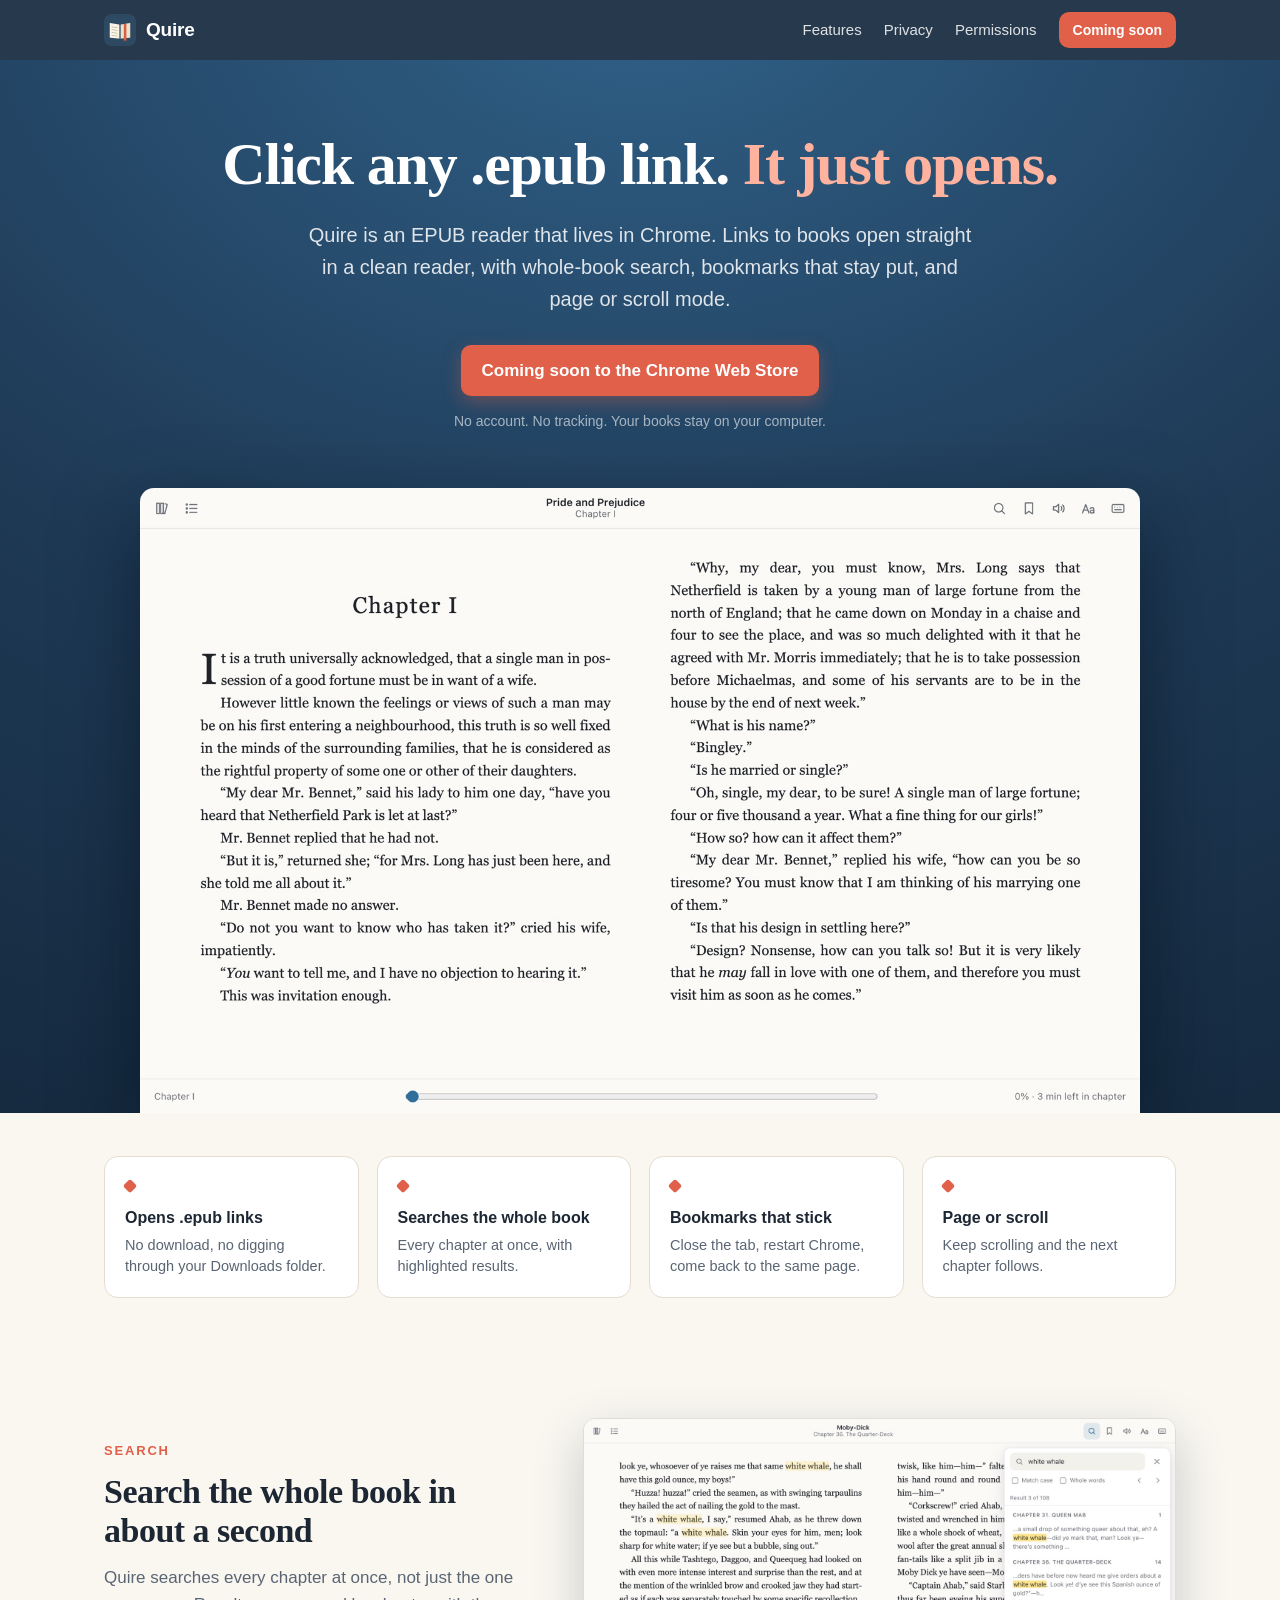
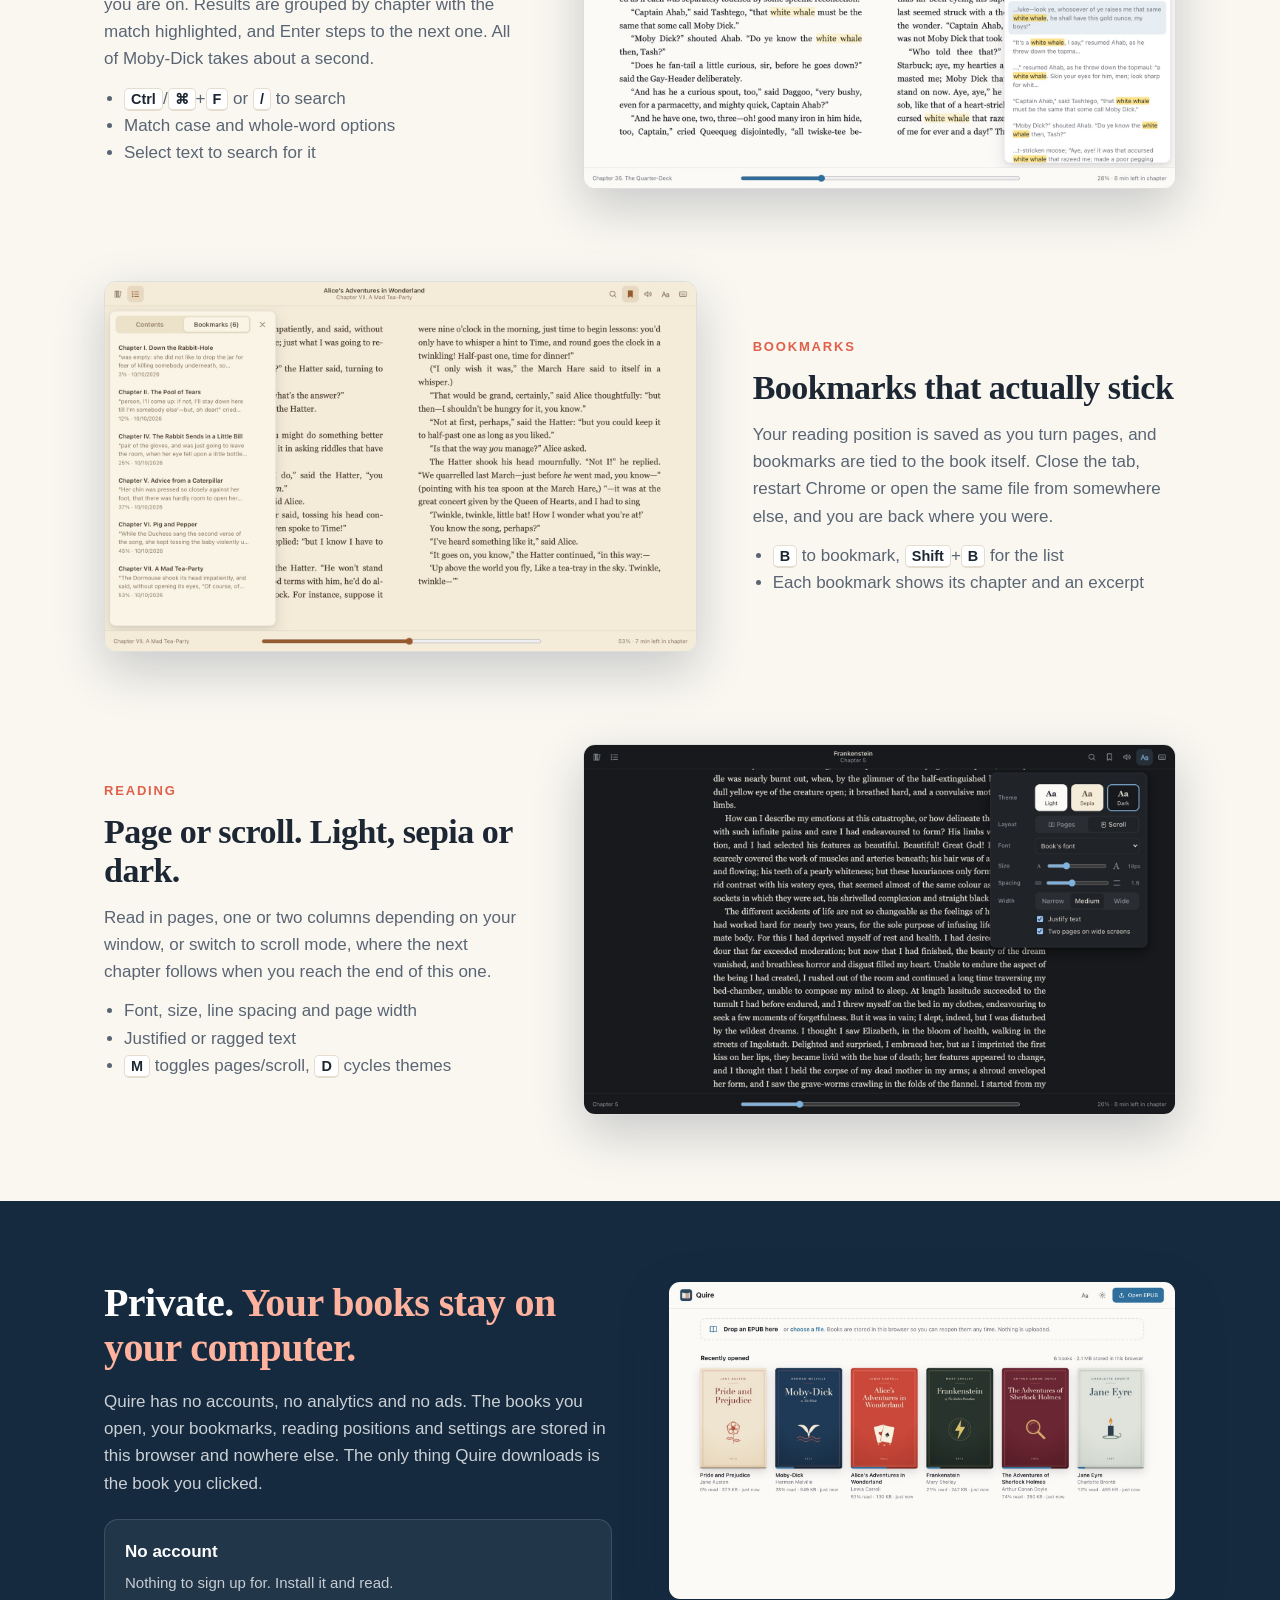
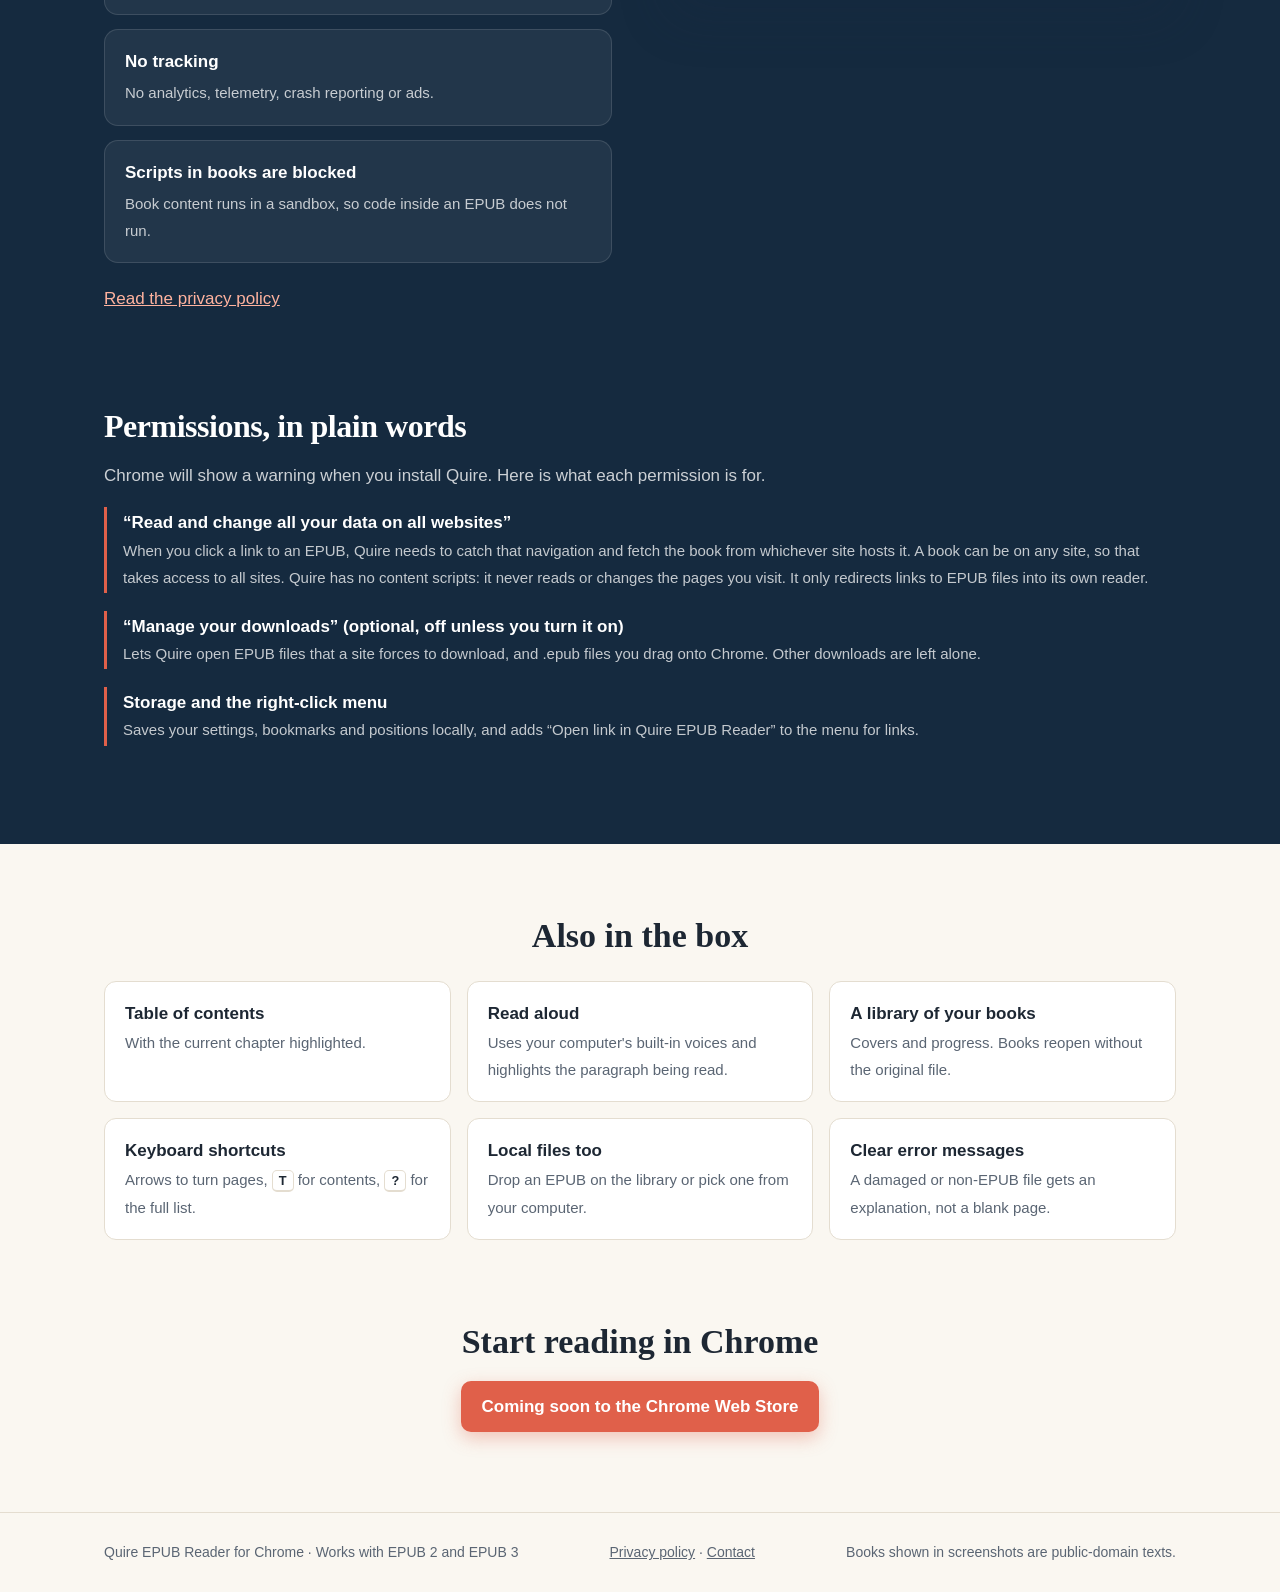
==== index.html @ 02f18243 "Quire landing page and privacy policy Co-Authored-By: Claude Opus 5.5 <noreply@anthropic.com> Claude" ====
<!doctype html>
<!-- Quire landing page. Static, no trackers, no external fonts or CDNs.
     Images in img/ are produced by store/build.mjs (store/site.mjs) from the same captures as the store screenshots.
     When the store listing is live: point the "#get" buttons at its URL. -->
<html lang="en">
<head>
<meta charset="utf-8">
<meta name="viewport" content="width=device-width,initial-scale=1">
<title>Quire – EPUB Reader for Chrome</title>
<meta name="description" content="Open .epub links straight in Chrome. Search the whole book, bookmarks that stick, page or scroll mode, light, sepia and dark themes. Private: no tracking.">
<meta property="og:title" content="Quire – EPUB Reader for Chrome">
<meta property="og:description" content="Click an .epub link and start reading. Whole-book search, bookmarks that stick, page or scroll. No tracking.">
<meta property="og:image" content="https://dzoba.github.io/quire-epub-reader/img/marquee-1400x560.png">
<meta property="og:type" content="website">
<meta name="twitter:card" content="summary_large_image">
<link rel="icon" href="img/icon32.png">
<link rel="stylesheet" href="style.css">
</head>
<body>

<header class="top"><div class="wrap">
  <a class="brand" href="#"><img src="img/icon128.png" alt="" width="32" height="32">Quire</a>
  <nav><a href="#features">Features</a><a href="#privacy">Privacy</a><a href="#permissions">Permissions</a>
    <a class="btn small" href="#get">Coming soon</a></nav>
</div></header>

<section class="hero">
  <div class="wrap">
    <h1>Click any .epub link. <em>It just opens.</em></h1>
    <p class="lede">Quire is an EPUB reader that lives in Chrome. Links to books open straight in a clean reader,
      with whole-book search, bookmarks that stay put, and page or scroll mode.</p>
    <a class="btn" href="#get">Coming soon to the Chrome Web Store</a>
    <div class="note">No account. No tracking. Your books stay on your computer.</div>
  </div>
  <img class="shot" src="img/light-spread.jpg" width="1600" height="1000"
    alt="Pride and Prejudice open in Quire as a two-page spread, after clicking a link to pride-and-prejudice.epub">
</section>

<div class="fixes">
  <div class="fix"><i></i><b>Opens .epub links</b><span>No download, no digging through your Downloads folder.</span></div>
  <div class="fix"><i></i><b>Searches the whole book</b><span>Every chapter at once, with highlighted results.</span></div>
  <div class="fix"><i></i><b>Bookmarks that stick</b><span>Close the tab, restart Chrome, come back to the same page.</span></div>
  <div class="fix"><i></i><b>Page or scroll</b><span>Keep scrolling and the next chapter follows.</span></div>
</div>

<section class="features" id="features"><div class="wrap">
  <div class="row">
    <div class="copy">
      <div class="eyebrow">Search</div>
      <h2>Search the whole book in about a second</h2>
      <p>Quire searches every chapter at once, not just the one you are on. Results are grouped by chapter with the match
        highlighted, and Enter steps to the next one. All of Moby-Dick takes about a second.</p>
      <ul><li><kbd>Ctrl</kbd>/<kbd>⌘</kbd>+<kbd>F</kbd> or <kbd>/</kbd> to search</li><li>Match case and whole-word options</li><li>Select text to search for it</li></ul>
    </div>
    <img src="img/search.jpg" width="1600" height="1000" loading="lazy"
      alt="Searching Moby-Dick for “white whale”: 108 results grouped by chapter, highlighted on the page">
  </div>
  <div class="row">
    <div class="copy">
      <div class="eyebrow">Bookmarks</div>
      <h2>Bookmarks that actually stick</h2>
      <p>Your reading position is saved as you turn pages, and bookmarks are tied to the book itself. Close the tab,
        restart Chrome or open the same file from somewhere else, and you are back where you were.</p>
      <ul><li><kbd>B</kbd> to bookmark, <kbd>Shift</kbd>+<kbd>B</kbd> for the list</li><li>Each bookmark shows its chapter and an excerpt</li></ul>
    </div>
    <img src="img/bookmarks-sepia.jpg" width="1600" height="1000" loading="lazy"
      alt="Alice's Adventures in Wonderland in the sepia theme with a list of six bookmarks">
  </div>
  <div class="row">
    <div class="copy">
      <div class="eyebrow">Reading</div>
      <h2>Page or scroll. Light, sepia or dark.</h2>
      <p>Read in pages, one or two columns depending on your window, or switch to scroll mode, where the next chapter
        follows when you reach the end of this one.</p>
      <ul><li>Font, size, line spacing and page width</li><li>Justified or ragged text</li><li><kbd>M</kbd> toggles pages/scroll, <kbd>D</kbd> cycles themes</li></ul>
    </div>
    <img src="img/dark-scroll-settings.jpg" width="1600" height="1000" loading="lazy"
      alt="Frankenstein in the dark theme and scroll mode with the appearance panel open">
  </div>
</div></section>

<section class="dark" id="privacy"><div class="wrap cols">
  <div>
    <h2>Private. <em>Your books stay on your computer.</em></h2>
    <p>Quire has no accounts, no analytics and no ads. The books you open, your bookmarks, reading positions and settings
      are stored in this browser and nowhere else. The only thing Quire downloads is the book you clicked.</p>
    <div class="cards">
      <div class="card"><b>No account</b><span>Nothing to sign up for. Install it and read.</span></div>
      <div class="card"><b>No tracking</b><span>No analytics, telemetry, crash reporting or ads.</span></div>
      <div class="card"><b>Scripts in books are blocked</b><span>Book content runs in a sandbox, so code inside an EPUB does not run.</span></div>
    </div>
    <p style="margin-top:22px"><a href="privacy.html">Read the privacy policy</a></p>
  </div>
  <img src="img/library.jpg" width="1600" height="1000" loading="lazy" class="framed"
    alt="The Quire library with six books, their covers and reading progress, stored in this browser">
</div></section>

<section class="dark" id="permissions" style="padding-top:0"><div class="wrap">
  <h2 style="font-size:32px">Permissions, in plain words</h2>
  <p>Chrome will show a warning when you install Quire. Here is what each permission is for.</p>
  <div class="perm"><b><q>Read and change all your data on all websites</q></b>
    <span>When you click a link to an EPUB, Quire needs to catch that navigation and fetch the book from whichever site
      hosts it. A book can be on any site, so that takes access to all sites. Quire has no content scripts: it never reads or
      changes the pages you visit. It only redirects links to EPUB files into its own reader.</span></div>
  <div class="perm"><b><q>Manage your downloads</q> (optional, off unless you turn it on)</b>
    <span>Lets Quire open EPUB files that a site forces to download, and .epub files you drag onto Chrome. Other
      downloads are left alone.</span></div>
  <div class="perm"><b>Storage and the right-click menu</b>
    <span>Saves your settings, bookmarks and positions locally, and adds “Open link in Quire EPUB Reader” to the
      menu for links.</span></div>
</div></section>

<section class="more"><div class="wrap">
  <h2>Also in the box</h2>
  <div class="grid">
    <div><b>Table of contents</b><span>With the current chapter highlighted.</span></div>
    <div><b>Read aloud</b><span>Uses your computer's built-in voices and highlights the paragraph being read.</span></div>
    <div><b>A library of your books</b><span>Covers and progress. Books reopen without the original file.</span></div>
    <div><b>Keyboard shortcuts</b><span>Arrows to turn pages, <kbd>T</kbd> for contents, <kbd>?</kbd> for the full list.</span></div>
    <div><b>Local files too</b><span>Drop an EPUB on the library or pick one from your computer.</span></div>
    <div><b>Clear error messages</b><span>A damaged or non-EPUB file gets an explanation, not a blank page.</span></div>
  </div>
</div></section>

<section class="cta"><div class="wrap">
  <h2>Start reading in Chrome</h2>
  <a class="btn" href="#get">Coming soon to the Chrome Web Store</a>
</div></section>

<footer class="foot"><div class="wrap">
  <span>Quire EPUB Reader for Chrome · Works with EPUB 2 and EPUB 3</span>
  <span><a href="privacy.html">Privacy policy</a> · <a href="https://github.com/dzoba/quire-epub-reader/issues">Contact</a></span>
  <span>Books shown in screenshots are public-domain texts.</span>
</div></footer>

</body>
</html>
---- style.css ----
/* Quire landing page. System fonts only; no external requests. */
:root{
  --navy:#1f3a56;--navy-deep:#152a3f;--blue:#2f6a8f;--ribbon:#e0604a;--peach:#ffb39f;
  --paper:#faf7f1;--cream:#f3ecdf;--ink:#1d2733;--muted:#5a6573;--line:#e4ddd0;
  --serif:ui-serif,"New York","Iowan Old Style",Georgia,serif;
  --sans:-apple-system,BlinkMacSystemFont,"Segoe UI",Roboto,"Helvetica Neue",Arial,sans-serif;
}
*{box-sizing:border-box}
html{scroll-behavior:smooth}
body{margin:0;background:var(--paper);color:var(--ink);font:17px/1.6 var(--sans);-webkit-font-smoothing:antialiased}
img{max-width:100%;height:auto;display:block}
a{color:var(--blue)}
.wrap{max-width:1120px;margin:0 auto;padding:0 24px}

/* top bar */
.top{position:sticky;top:0;z-index:5;background:rgba(21,42,63,.92);backdrop-filter:blur(10px);color:#fff}
.top .wrap{display:flex;align-items:center;justify-content:space-between;height:60px}
.brand{display:flex;align-items:center;gap:10px;color:#fff;text-decoration:none;font-weight:700;font-size:19px;letter-spacing:-.01em}
.brand img{border-radius:22%}
.top nav{display:flex;gap:22px;align-items:center}
.top nav a{color:rgba(255,255,255,.85);text-decoration:none;font-size:15px}
.top nav a:hover{color:#fff}
.btn{display:inline-flex;align-items:center;gap:10px;background:var(--ribbon);color:#fff !important;text-decoration:none;
  font-weight:600;border-radius:10px;padding:12px 20px;box-shadow:0 6px 18px rgba(224,96,74,.35)}
.btn:hover{background:#d0503b}
.btn.small{padding:7px 14px;font-size:14px;box-shadow:none}

/* hero */
.hero{background:radial-gradient(130% 120% at 50% -10%,#30628a 0%,var(--navy) 55%,var(--navy-deep) 100%);color:#fff;
  padding:72px 0 0;overflow:hidden;text-align:center}
.hero h1{font:600 clamp(34px,5.2vw,60px)/1.08 var(--serif);letter-spacing:-.02em;margin:0 auto;max-width:1040px}
.hero h1 em{font-style:normal;color:var(--peach)}
.hero p.lede{font-size:20px;color:rgba(255,255,255,.85);max-width:680px;margin:22px auto 30px}
.hero .note{font-size:14px;color:rgba(255,255,255,.6);margin-top:14px}
.hero .shot{margin:56px auto 0;width:calc(100% - 48px);max-width:1000px;border-radius:14px 14px 0 0;overflow:hidden;
  box-shadow:0 30px 80px rgba(4,14,26,.55)}

/* fixes strip */
.fixes{display:grid;grid-template-columns:repeat(4,1fr);gap:18px;margin:-1px auto 0;padding:44px 24px;max-width:1120px}
.fix{background:#fff;border:1px solid var(--line);border-radius:14px;padding:20px}
.fix b{display:block;font-size:16px;margin-bottom:4px}
.fix span{color:var(--muted);font-size:14.5px;line-height:1.45;display:block}
.fix i{display:block;width:10px;height:10px;transform:rotate(45deg);background:var(--ribbon);border-radius:2px;margin:4px 0 14px}

/* feature rows */
section.features{padding:30px 0 40px}
.row{display:grid;grid-template-columns:5fr 7fr;gap:56px;align-items:center;padding:46px 0}
.row:nth-child(even){grid-template-columns:7fr 5fr}
.row:nth-child(even) .copy{order:2}
.row h2{font:600 34px/1.15 var(--serif);letter-spacing:-.015em;margin:0 0 14px}
.row p{color:var(--muted);margin:0 0 12px}
.row ul{margin:12px 0 0;padding-left:20px;color:var(--muted)}
.row img,img.framed{border-radius:12px;border:1px solid rgba(21,42,63,.12);box-shadow:0 18px 50px rgba(21,42,63,.22)}
kbd{font:600 .85em/1 var(--sans);background:#fff;border:1px solid var(--line);border-bottom-width:2px;border-radius:5px;padding:2px 6px;color:var(--ink)}
.eyebrow{font-size:13px;font-weight:700;letter-spacing:.14em;text-transform:uppercase;color:var(--ribbon);margin-bottom:10px}

/* privacy + permissions */
.dark{background:var(--navy-deep);color:#fff;padding:80px 0}
.dark h2{font:600 40px/1.12 var(--serif);margin:0 0 16px;letter-spacing:-.015em}
.dark h2 em{font-style:normal;color:var(--peach)}
.dark p{color:rgba(255,255,255,.78)}
.dark a{color:var(--peach)}
.cols{display:grid;grid-template-columns:1fr 1fr;gap:56px;align-items:start}
.cards{display:grid;gap:14px;margin-top:22px}
.card{background:rgba(255,255,255,.06);border:1px solid rgba(255,255,255,.12);border-radius:14px;padding:18px 20px}
.card b{display:block;margin-bottom:4px}
.card span{color:rgba(255,255,255,.75);font-size:15px}
.perm{border-left:3px solid var(--ribbon);padding:2px 0 2px 16px;margin:18px 0}
.perm b{display:block}
.perm span{color:rgba(255,255,255,.75);font-size:15px}
.perm q{font-style:normal;color:#fff}

/* more */
.more{padding:72px 0}
.more h2{font:600 34px/1.15 var(--serif);margin:0 0 26px;text-align:center}
.grid{display:grid;grid-template-columns:repeat(3,1fr);gap:16px}
.grid div{background:#fff;border:1px solid var(--line);border-radius:12px;padding:18px 20px}
.grid b{display:block;margin-bottom:2px}
.grid span{color:var(--muted);font-size:15px}
.cta{text-align:center;padding:10px 0 80px}
.cta h2{font:600 34px/1.15 var(--serif);margin:0 0 20px}

.foot{border-top:1px solid var(--line);padding:28px 0;color:var(--muted);font-size:14px}
.foot .wrap{display:flex;gap:24px;flex-wrap:wrap;justify-content:space-between}
.foot a{color:var(--muted)}

/* privacy page */
.doc .prose{max-width:760px;padding-top:56px;padding-bottom:64px}
.prose h1{font:600 40px/1.15 var(--serif);margin:0 0 8px}
.prose p:first-of-type{color:var(--muted)}
.prose li{margin:10px 0}

@media (max-width:900px){
  .fixes{grid-template-columns:1fr 1fr}
  .row,.row:nth-child(even),.cols{grid-template-columns:1fr;gap:26px}
  .row:nth-child(even) .copy{order:0}
  .grid{grid-template-columns:1fr}
  .top nav a:not(.btn){display:none}
}
@media (max-width:520px){.fixes{grid-template-columns:1fr}}
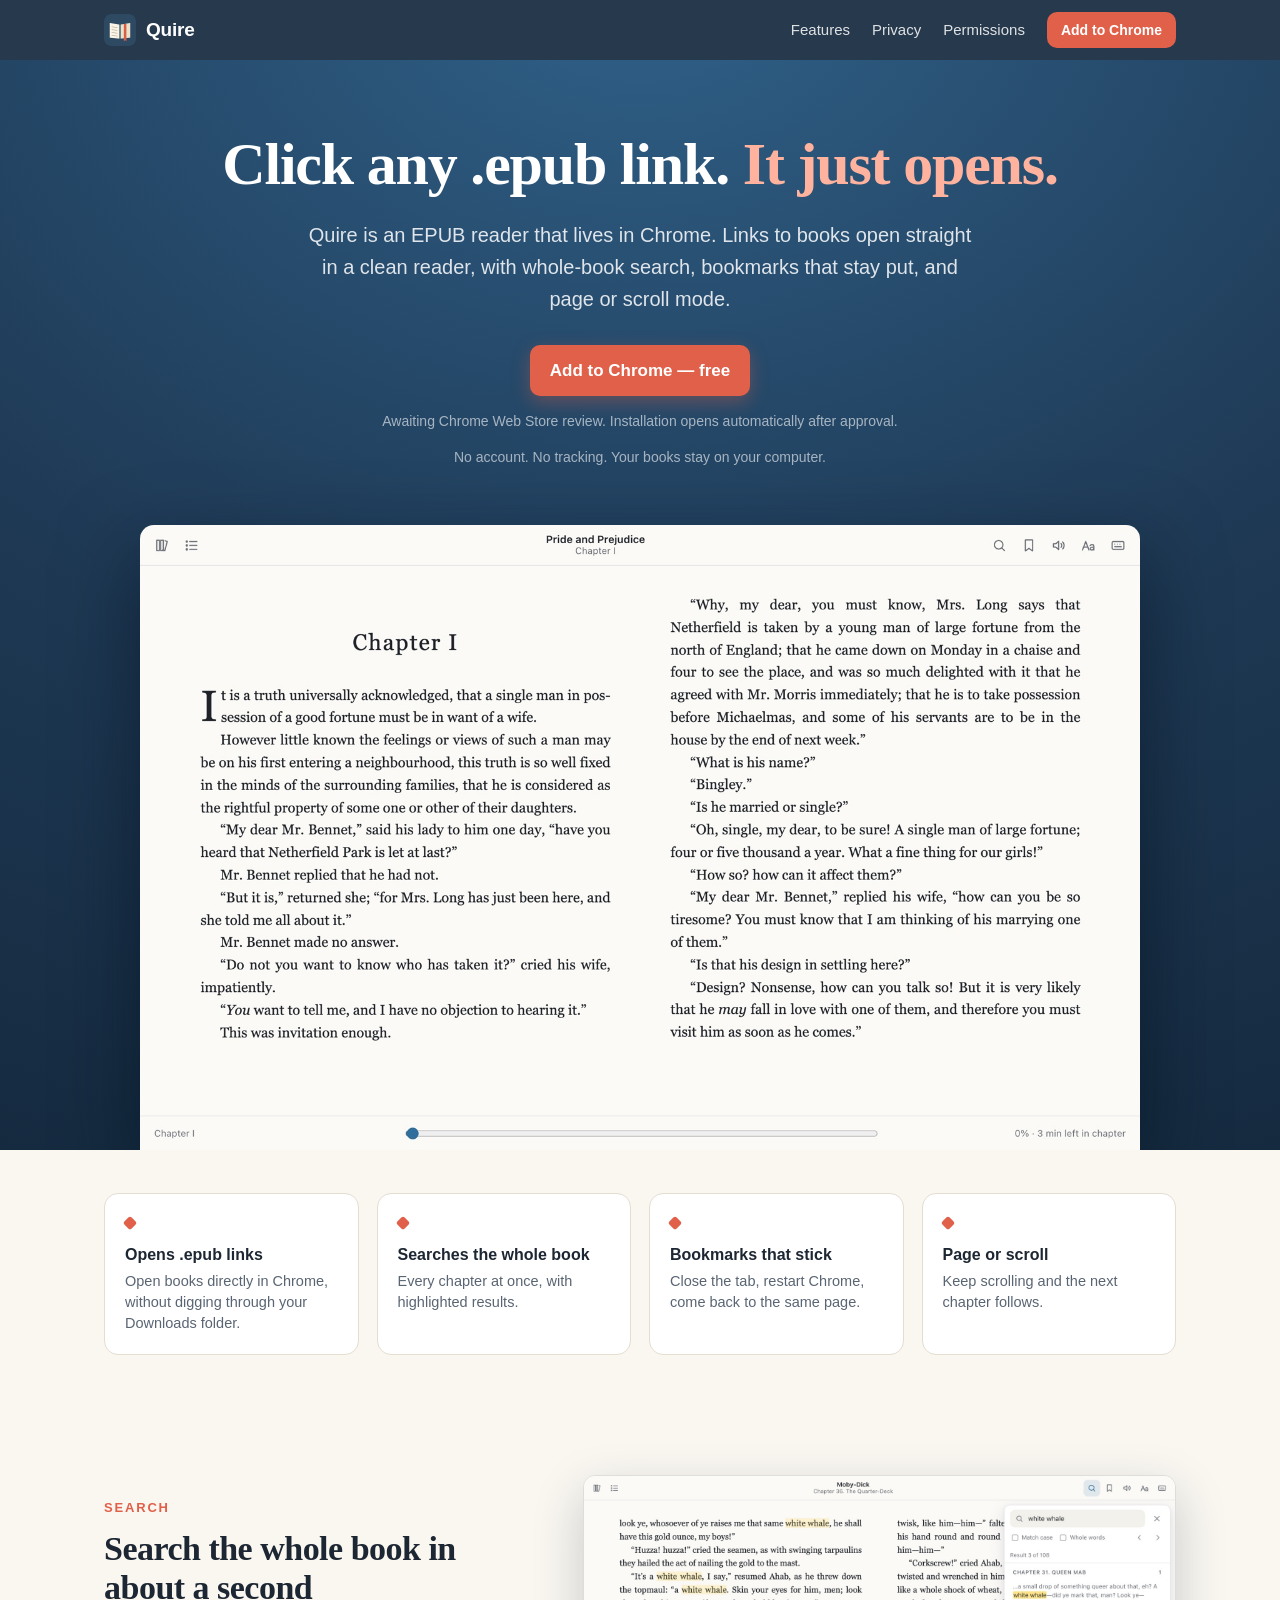
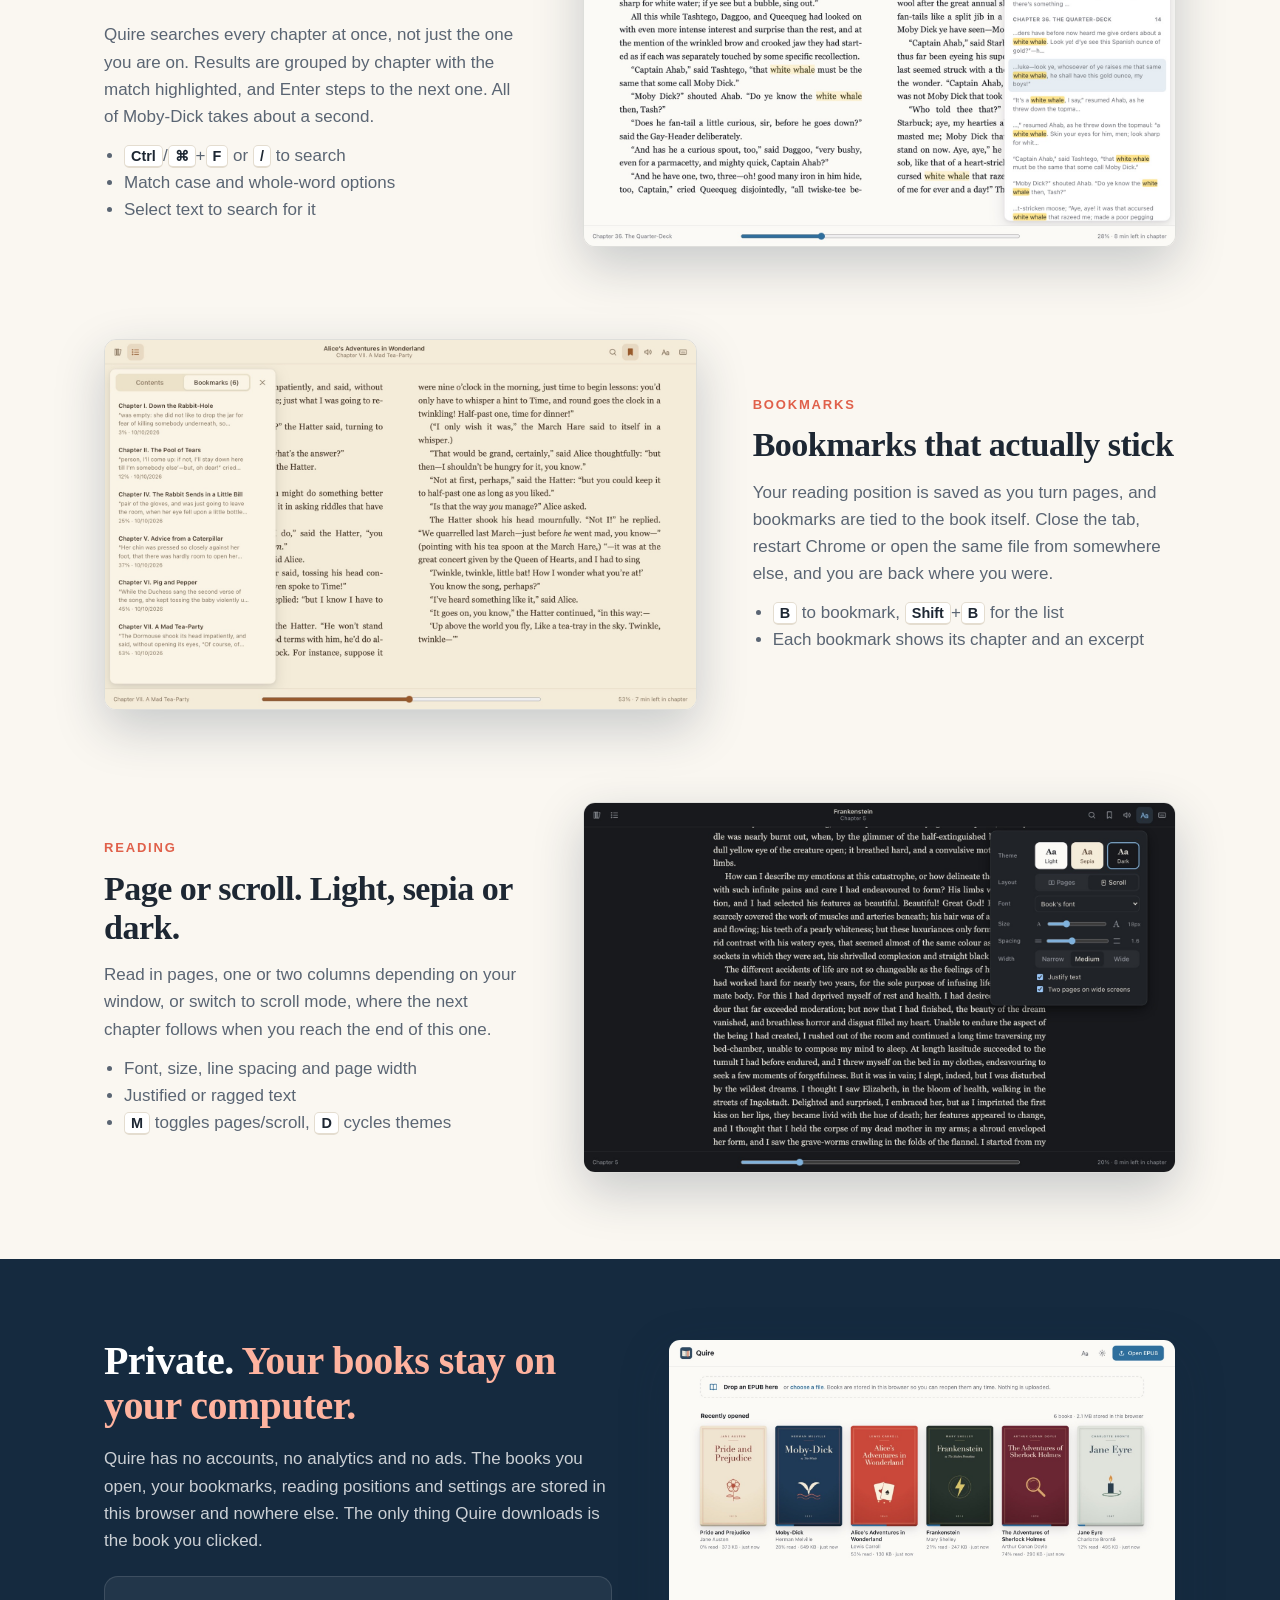
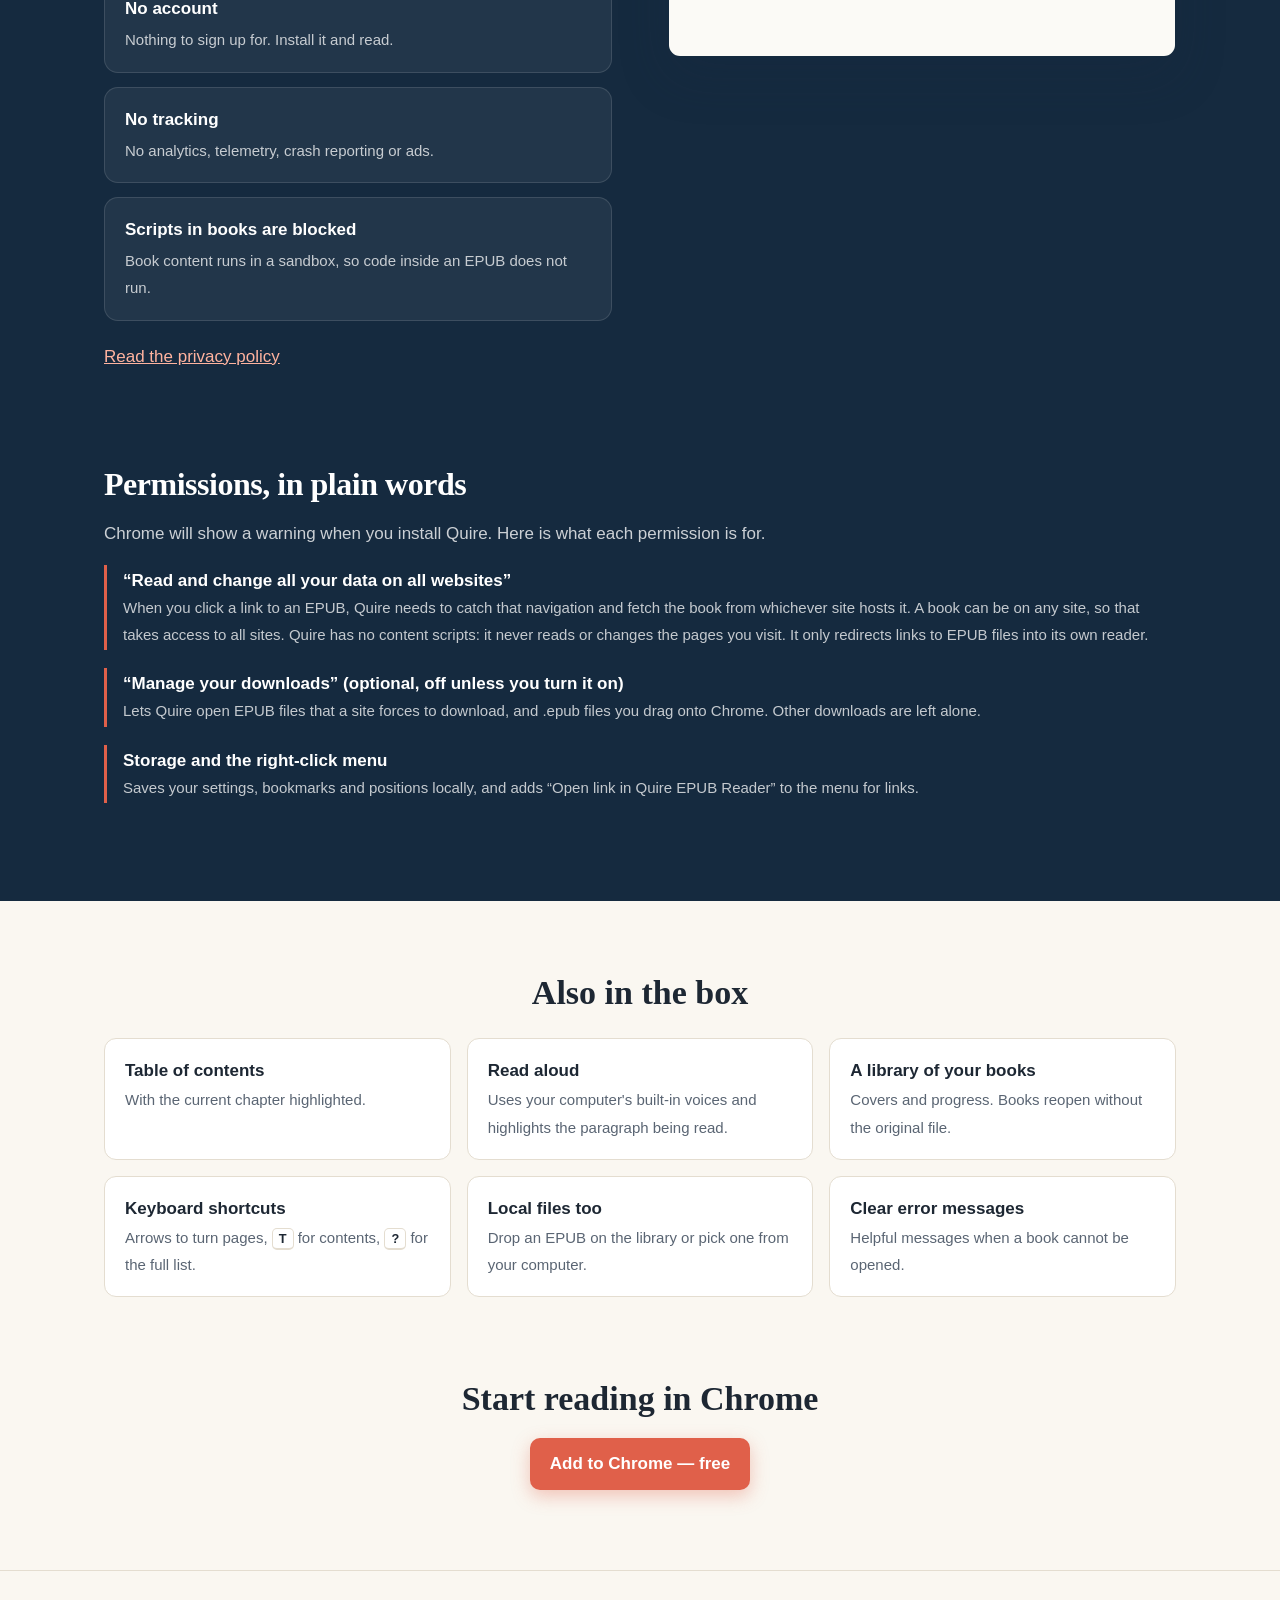
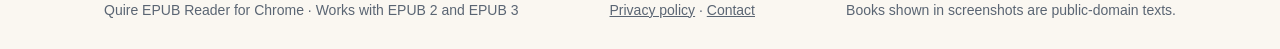
==== commit 73f1a26c: "Replace coming soon buttons with Quire store links" ====
--- a/index.html
+++ b/index.html
@@ -1,7 +1,7 @@
 <!doctype html>
 <!-- Quire landing page. Static, no trackers, no external fonts or CDNs.
      Images in img/ are produced by store/build.mjs (store/site.mjs) from the same captures as the store screenshots.
-     When the store listing is live: point the "#get" buttons at its URL. -->
+     Store links use the stable Chrome Web Store item ID. -->
 <html lang="en">
 <head>
 <meta charset="utf-8">
@@ -21,7 +21,7 @@
 <header class="top"><div class="wrap">
   <a class="brand" href="#"><img src="img/icon128.png" alt="" width="32" height="32">Quire</a>
   <nav><a href="#features">Features</a><a href="#privacy">Privacy</a><a href="#permissions">Permissions</a>
-    <a class="btn small" href="#get">Coming soon</a></nav>
+    <a class="btn small" href="https://chromewebstore.google.com/detail/quire-epub-reader/hmmmkjpnabogmjppmiijimllmkpghkkf">Add to Chrome</a></nav>
 </div></header>
 
 <section class="hero">
@@ -29,7 +29,8 @@
     <h1>Click any .epub link. <em>It just opens.</em></h1>
     <p class="lede">Quire is an EPUB reader that lives in Chrome. Links to books open straight in a clean reader,
       with whole-book search, bookmarks that stay put, and page or scroll mode.</p>
-    <a class="btn" href="#get">Coming soon to the Chrome Web Store</a>
+    <a class="btn" href="https://chromewebstore.google.com/detail/quire-epub-reader/hmmmkjpnabogmjppmiijimllmkpghkkf">Add to Chrome — free</a>
+    <div class="note">Awaiting Chrome Web Store review. Installation opens automatically after approval.</div>
     <div class="note">No account. No tracking. Your books stay on your computer.</div>
   </div>
   <img class="shot" src="img/light-spread.jpg" width="1600" height="1000"
@@ -37,7 +38,7 @@
 </section>
 
 <div class="fixes">
-  <div class="fix"><i></i><b>Opens .epub links</b><span>No download, no digging through your Downloads folder.</span></div>
+  <div class="fix"><i></i><b>Opens .epub links</b><span>Open books directly in Chrome, without digging through your Downloads folder.</span></div>
   <div class="fix"><i></i><b>Searches the whole book</b><span>Every chapter at once, with highlighted results.</span></div>
   <div class="fix"><i></i><b>Bookmarks that stick</b><span>Close the tab, restart Chrome, come back to the same page.</span></div>
   <div class="fix"><i></i><b>Page or scroll</b><span>Keep scrolling and the next chapter follows.</span></div>
@@ -118,13 +119,13 @@
     <div><b>A library of your books</b><span>Covers and progress. Books reopen without the original file.</span></div>
     <div><b>Keyboard shortcuts</b><span>Arrows to turn pages, <kbd>T</kbd> for contents, <kbd>?</kbd> for the full list.</span></div>
     <div><b>Local files too</b><span>Drop an EPUB on the library or pick one from your computer.</span></div>
-    <div><b>Clear error messages</b><span>A damaged or non-EPUB file gets an explanation, not a blank page.</span></div>
+    <div><b>Clear error messages</b><span>Helpful messages when a book cannot be opened.</span></div>
   </div>
 </div></section>
 
 <section class="cta"><div class="wrap">
   <h2>Start reading in Chrome</h2>
-  <a class="btn" href="#get">Coming soon to the Chrome Web Store</a>
+  <a class="btn" href="https://chromewebstore.google.com/detail/quire-epub-reader/hmmmkjpnabogmjppmiijimllmkpghkkf">Add to Chrome — free</a>
 </div></section>
 
 <footer class="foot"><div class="wrap">
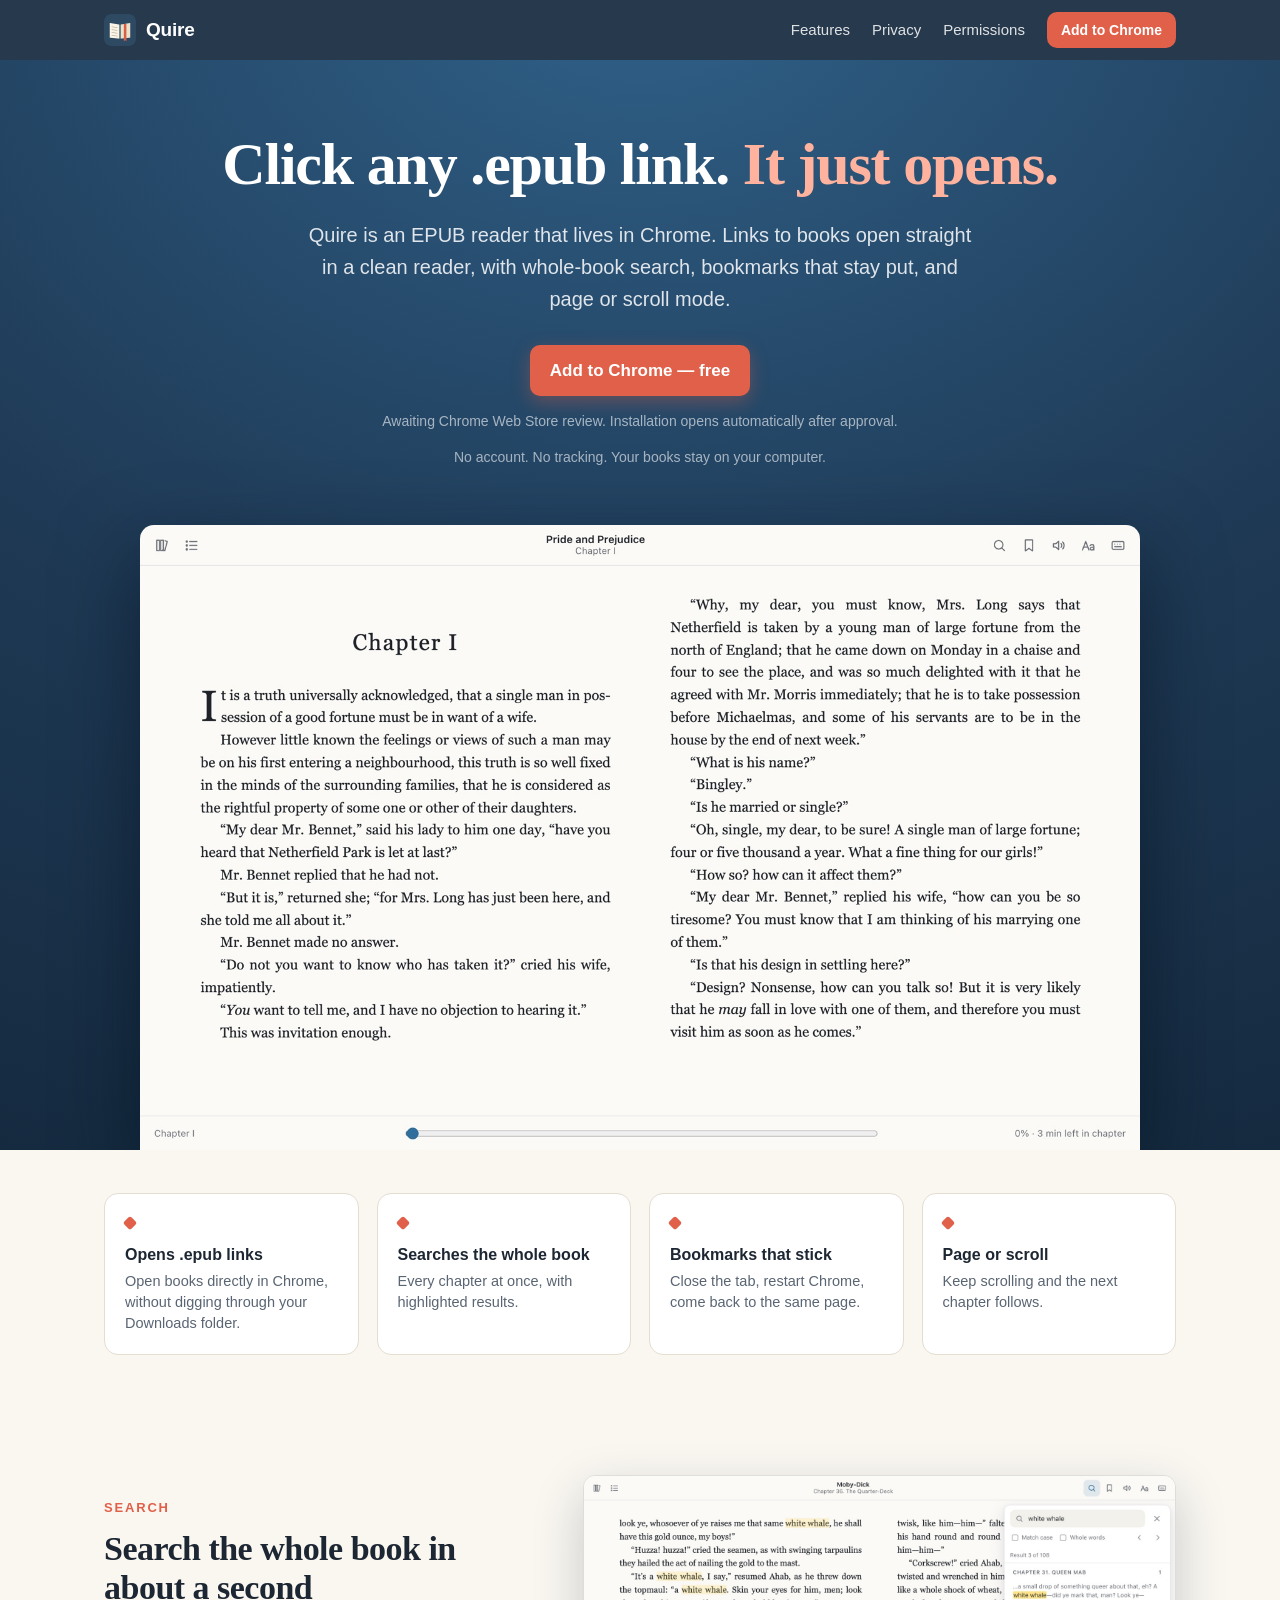
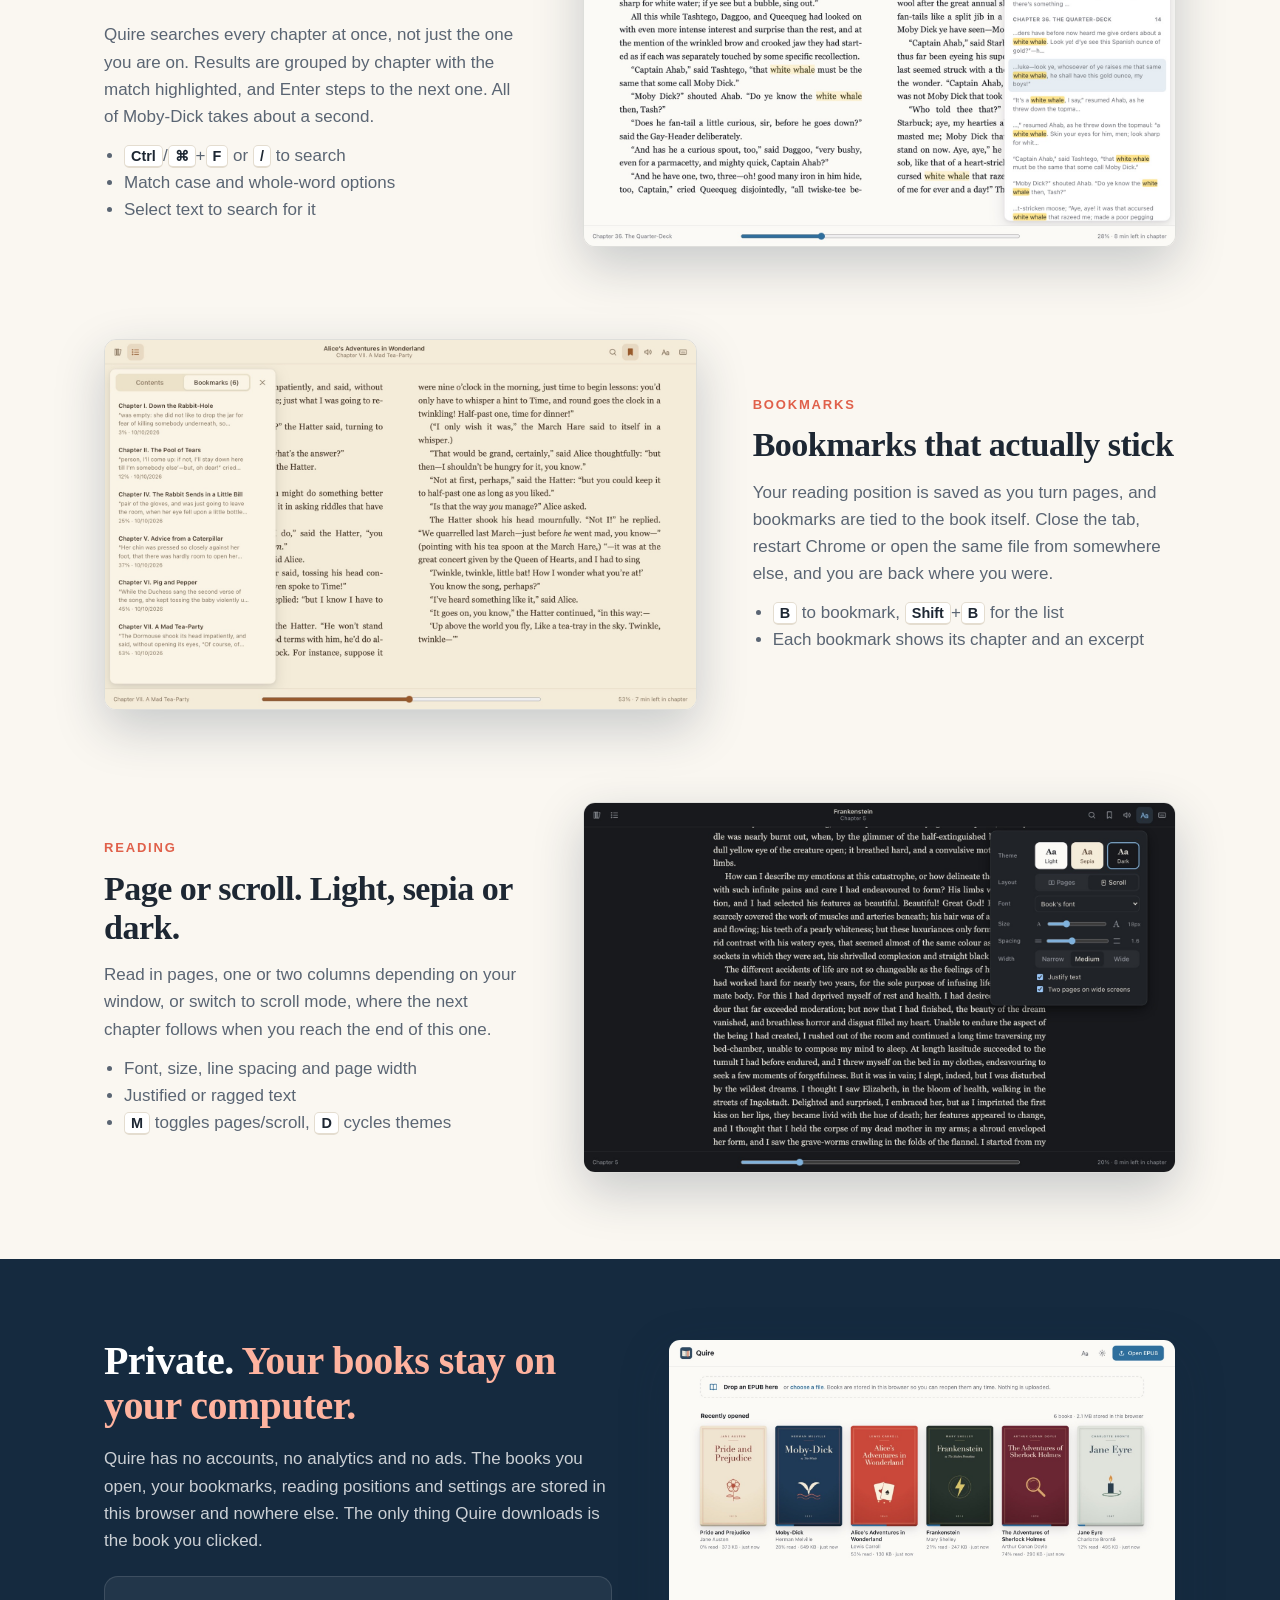
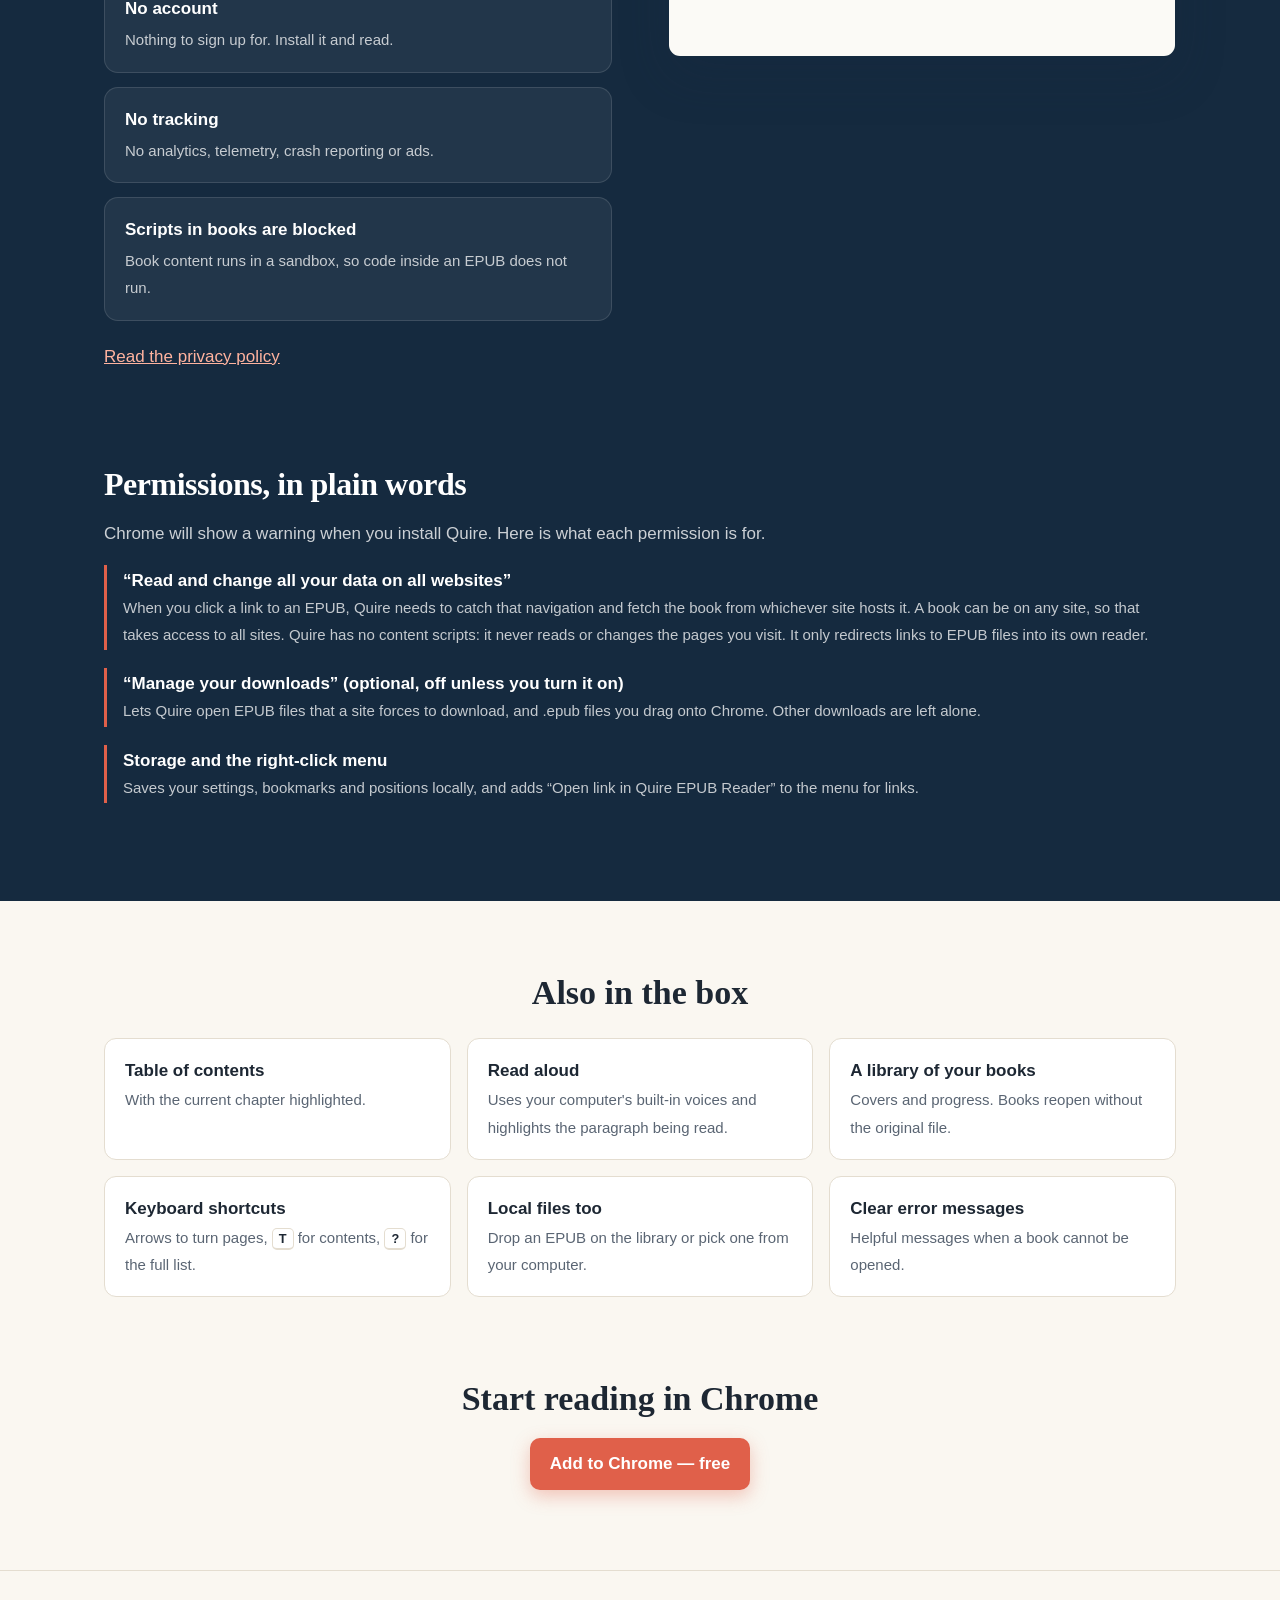
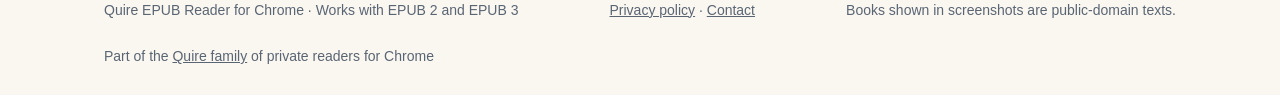
==== commit 6e7fa65d: "Link to the Quire family homepage Co-Authored-By: Claude Opus 5.5 <noreply@anthropic.com> Claude-Ses" ====
--- a/index.html
+++ b/index.html
@@ -132,6 +132,7 @@
   <span>Quire EPUB Reader for Chrome · Works with EPUB 2 and EPUB 3</span>
   <span><a href="privacy.html">Privacy policy</a> · <a href="https://github.com/dzoba/quire-epub-reader/issues">Contact</a></span>
   <span>Books shown in screenshots are public-domain texts.</span>
+  <span>Part of the <a href="https://dzoba.github.io/quire/">Quire family</a> of private readers for Chrome</span>
 </div></footer>
 
 </body>
